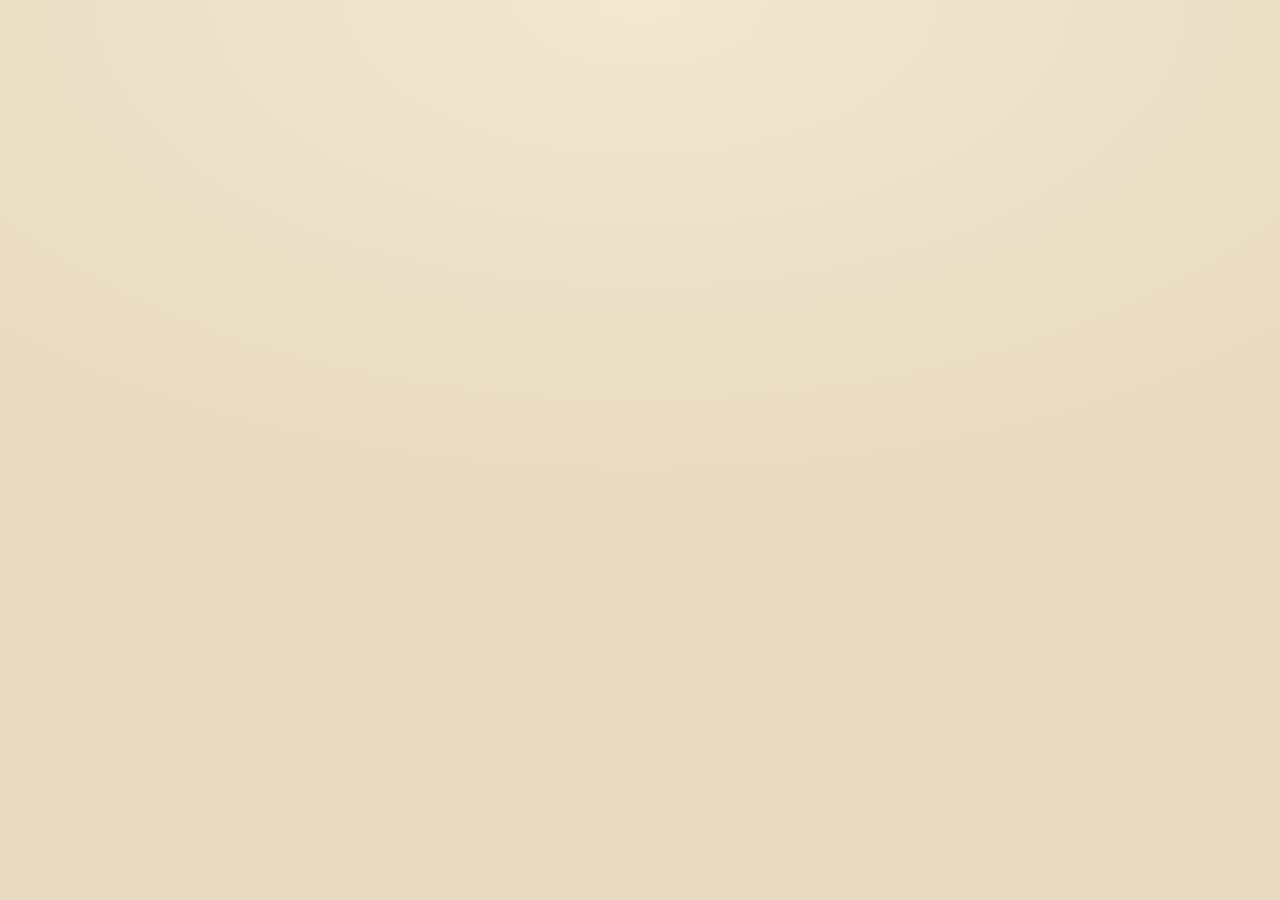
==== index.html @ 9c9da5a5 "Add files via upload" ====
<!DOCTYPE html>
<html lang="hr">
<head>
<meta charset="utf-8">
<meta name="viewport" content="width=device-width,initial-scale=1,viewport-fit=cover,maximum-scale=1">
<meta name="theme-color" content="#E7DAC0">
<title>Rodoslov Jozić — Čalušić</title>
<meta name="description" content="Obiteljsko stablo Jozić i Čalušić. Svatko može dopuniti svoju granu: nove osobe, godine i fotografije.">
<meta property="og:type" content="website">
<meta property="og:site_name" content="Rodoslov">
<meta property="og:title" content="Rodoslov Jozić — Čalušić">
<meta property="og:description" content="Naše obiteljsko stablo. Otvori, pogledaj i dopuni svoju granu — nove osobe, godine i fotografije.">
<meta property="og:url" content="https://hulkgt.github.io/stablo/">
<meta property="og:image" content="https://hulkgt.github.io/stablo/preview.png">
<meta property="og:image:width" content="1200">
<meta property="og:image:height" content="630">
<meta property="og:locale" content="hr_HR">
<meta name="twitter:card" content="summary_large_image">
<link rel="manifest" href="manifest.webmanifest">
<link rel="icon" type="image/png" href="icon-192.png">
<link rel="apple-touch-icon" href="apple-touch-icon.png">
<link rel="stylesheet" href="style.css">
</head>
<body>

<header class="bar">
  <div class="brand">
    <b>Rodoslov</b>
    <small id="count">&nbsp;</small>
  </div>
  <div class="tools">
    <button class="ic" id="zout" aria-label="Smanji">&minus;</button>
    <button class="ic" id="zfit" aria-label="Cijelo stablo">⤢</button>
    <button class="ic" id="zin" aria-label="Povećaj">+</button>
    <button class="ic" id="help" aria-label="Pomoć">?</button>
  </div>
</header>

<div class="sync" id="sync" hidden></div>

<div class="viewport" id="viewport">
  <div class="canvas" id="canvas">
    <div class="stage" id="stage"><svg class="wires" id="wires" aria-hidden="true"></svg></div>
  </div>
</div>

<div class="sheet" id="sheet" hidden></div>
<div class="modal" id="modal" hidden></div>
<div class="toast" id="toast" hidden></div>
<div class="wel" id="wel" hidden></div>

<script src="config.js"></script>
<script src="seed.js"></script>
<script src="tree.js"></script>
<script src="app.js"></script>
<script>if('serviceWorker' in navigator)window.addEventListener('load',function(){navigator.serviceWorker.register('sw.js').catch(function(){})});</script>
</body>
</html>
---- style.css ----
:root{
  --paper:#E7DAC0; --paper2:#DDCEAF; --wash:rgba(255,252,244,.4);
  --ink:#1F2C33; --ink2:#5B6970; --brass:#9C7A3C; --hair:#B09B74; --seal:#993720;
  --card:104px;
  --serif:ui-serif,Georgia,'Times New Roman',serif;
  --sans:system-ui,-apple-system,'Segoe UI',Roboto,sans-serif;
}
*{box-sizing:border-box;-webkit-tap-highlight-color:transparent}
html,body{margin:0;height:100%;overscroll-behavior:none}
body{
  background:radial-gradient(120% 80% at 50% 0%,#F0E5CF 0%,rgba(240,229,207,0) 55%),var(--paper);
  color:var(--ink);font-family:var(--sans);
}
button{font:inherit;color:inherit}

/* Kopfleiste */
.bar{position:fixed;top:0;left:0;right:0;z-index:30;display:flex;align-items:center;justify-content:space-between;
  gap:10px;padding:max(8px,env(safe-area-inset-top)) 12px 8px;
  background:linear-gradient(180deg,rgba(231,218,192,.97),rgba(231,218,192,.82));
  border-bottom:1px solid rgba(156,122,60,.3);backdrop-filter:blur(6px)}
.brand b{font-family:var(--serif);font-size:1.15rem;letter-spacing:.12em;text-transform:uppercase;font-weight:600}
.brand small{display:block;font-size:.72rem;color:var(--ink2);letter-spacing:.06em}
.tools{display:flex;gap:6px}
.ic{width:42px;height:42px;border:1px solid rgba(31,44,51,.25);background:var(--wash);border-radius:12px;font-size:1.1rem;line-height:1}
.ic:active{background:#fff7e8}

.sync{position:fixed;top:calc(52px + env(safe-area-inset-top));left:0;right:0;z-index:29;
  padding:7px 12px;font-size:.84rem;text-align:center;background:var(--seal);color:#fff}
.sync.ok{background:#2f6b4f}

/* Stammbaum */
.viewport{position:absolute;inset:0;padding-top:calc(58px + env(safe-area-inset-top));overflow:auto;-webkit-overflow-scrolling:touch}
.canvas{margin:0 auto}
.stage{position:relative;transform-origin:0 0;padding:26px 24px 60px;width:max-content}
.wires{position:absolute;inset:0;overflow:visible;pointer-events:none}

.p{position:absolute;width:var(--card);display:flex;flex-direction:column;align-items:center;gap:6px;
  background:none;border:0;padding:0;text-align:center}
.fr{width:var(--card);height:var(--card);position:relative;overflow:hidden;background:var(--paper2);
  border:1px solid rgba(31,44,51,.5);box-shadow:0 0 0 3px var(--paper),0 0 0 4px rgba(156,122,60,.55),0 6px 16px rgba(31,44,51,.16)}
.fr img{width:100%;height:100%;object-fit:cover;display:block;filter:sepia(.16) saturate(.9)}
.p.dead .fr img{filter:sepia(.32) saturate(.5)}
.mono{width:100%;height:100%;display:grid;place-items:center;font-family:var(--serif);font-size:26px;color:var(--brass)}
.mono::after{content:"";position:absolute;inset:11px;border:1px solid rgba(156,122,60,.42);
  clip-path:polygon(50% 0,100% 50%,50% 100%,0 50%)}
.nm{font-size:.72rem;font-weight:700;line-height:1.25;letter-spacing:.04em;text-transform:uppercase;width:124px}
.yr{font-size:.68rem;color:var(--ink2);font-variant-numeric:tabular-nums}
.p.new .fr{box-shadow:0 0 0 3px var(--paper),0 0 0 5px var(--seal),0 6px 16px rgba(31,44,51,.2)}

/* Listić i obrasci */
.sheet,.modal{position:fixed;left:0;right:0;bottom:0;z-index:40;background:linear-gradient(180deg,#F3E9D3,#E7DAC0);
  border-top:1px solid rgba(31,44,51,.35);box-shadow:0 -14px 40px rgba(31,44,51,.25);
  padding:16px 16px calc(20px + env(safe-area-inset-bottom));max-height:86vh;overflow:auto}
.modal{z-index:50}
.grip{width:44px;height:4px;border-radius:3px;background:rgba(31,44,51,.25);margin:0 auto 14px}
.sh{display:flex;gap:14px;align-items:center}
.sh .fr{width:84px;height:84px;flex:0 0 84px}
.sh h3{font-family:var(--serif);margin:0;font-size:1.3rem;line-height:1.2}
.sh .meta{color:var(--ink2);font-size:.9rem;margin-top:2px;font-variant-numeric:tabular-nums}
.note{margin:12px 0 0;font-size:.95rem;line-height:1.45}
.acts{display:grid;grid-template-columns:1fr 1fr;gap:8px;margin-top:16px}
.btn{padding:15px 12px;border:1px solid rgba(31,44,51,.28);background:var(--wash);border-radius:14px;font-size:.98rem}
.btn.full{grid-column:1 / -1}
.btn.primary{background:linear-gradient(120deg,var(--seal),#b5492c);color:#fff;border-color:transparent;font-weight:600}
.btn.quiet{background:transparent;border-color:transparent;color:var(--ink2);text-decoration:underline}
.btn:active{transform:translateY(1px)}

label{display:block;margin:12px 0 0;font-size:.86rem;color:var(--ink2)}
input[type=text],input[type=number],textarea{width:100%;margin-top:5px;padding:14px;font-size:1.05rem;
  border:1px solid rgba(31,44,51,.3);border-radius:12px;background:#FBF5E7;color:var(--ink);font-family:inherit}
textarea{min-height:76px;resize:vertical}
.row2{display:grid;grid-template-columns:1fr 1fr;gap:10px}
.phpick{display:flex;align-items:center;gap:12px;margin-top:10px}
.phpick .fr{width:72px;height:72px}
h4{font-family:var(--serif);font-size:1.2rem;margin:4px 0 0}
.hint{font-size:.86rem;color:var(--ink2);margin:6px 0 0;line-height:1.45}

.toast{position:fixed;left:50%;bottom:calc(22px + env(safe-area-inset-bottom));transform:translateX(-50%);
  z-index:60;background:var(--ink);color:#F3E9D3;padding:12px 18px;border-radius:12px;font-size:.92rem;max-width:88vw}

/* Pozdravna stranica i instalacija */
.wel{position:fixed;inset:0;z-index:70;overflow:auto;display:grid;place-items:center;
  background:radial-gradient(120% 90% at 50% 0%,#F2E8D2 0%,var(--paper) 60%)}
.welin{width:min(430px,100%);padding:30px 24px calc(30px + env(safe-area-inset-bottom));
  display:flex;flex-direction:column;align-items:center;gap:16px;text-align:center}
.wellogo{width:92px;height:92px;border-radius:24px;box-shadow:0 12px 30px rgba(31,44,51,.28)}
.wel h2{font-family:var(--serif);font-size:1.6rem;margin:0;line-height:1.25}
.wel p{margin:0;color:var(--ink2);font-size:1.04rem;line-height:1.5}
.welbig{width:100%;padding:19px;border:0;border-radius:16px;font-size:1.12rem;font-weight:700;
  background:linear-gradient(120deg,var(--seal),#b5492c);color:#fff;box-shadow:0 10px 26px rgba(153,55,32,.28)}
.welghost{width:100%;background:none;border:0;color:var(--ink2);font-size:1rem;padding:12px;text-decoration:underline}
.welsteps{text-align:left;margin:0;padding-left:1.3em;font-size:1.04rem;line-height:1.55}
.welsteps li{margin-bottom:12px}
.welar{width:26px;height:44px;fill:none;stroke:var(--seal);stroke-width:2.2;stroke-linecap:round;stroke-linejoin:round;
  animation:bob 1.4s ease-in-out infinite}
@keyframes bob{0%,100%{transform:translateY(0);opacity:.55}50%{transform:translateY(8px);opacity:1}}
@media (prefers-reduced-motion:reduce){.welar{animation:none}}

@media (min-width:760px){
  .sheet,.modal{left:50%;transform:translateX(-50%);width:520px;border-radius:18px 18px 0 0}
}
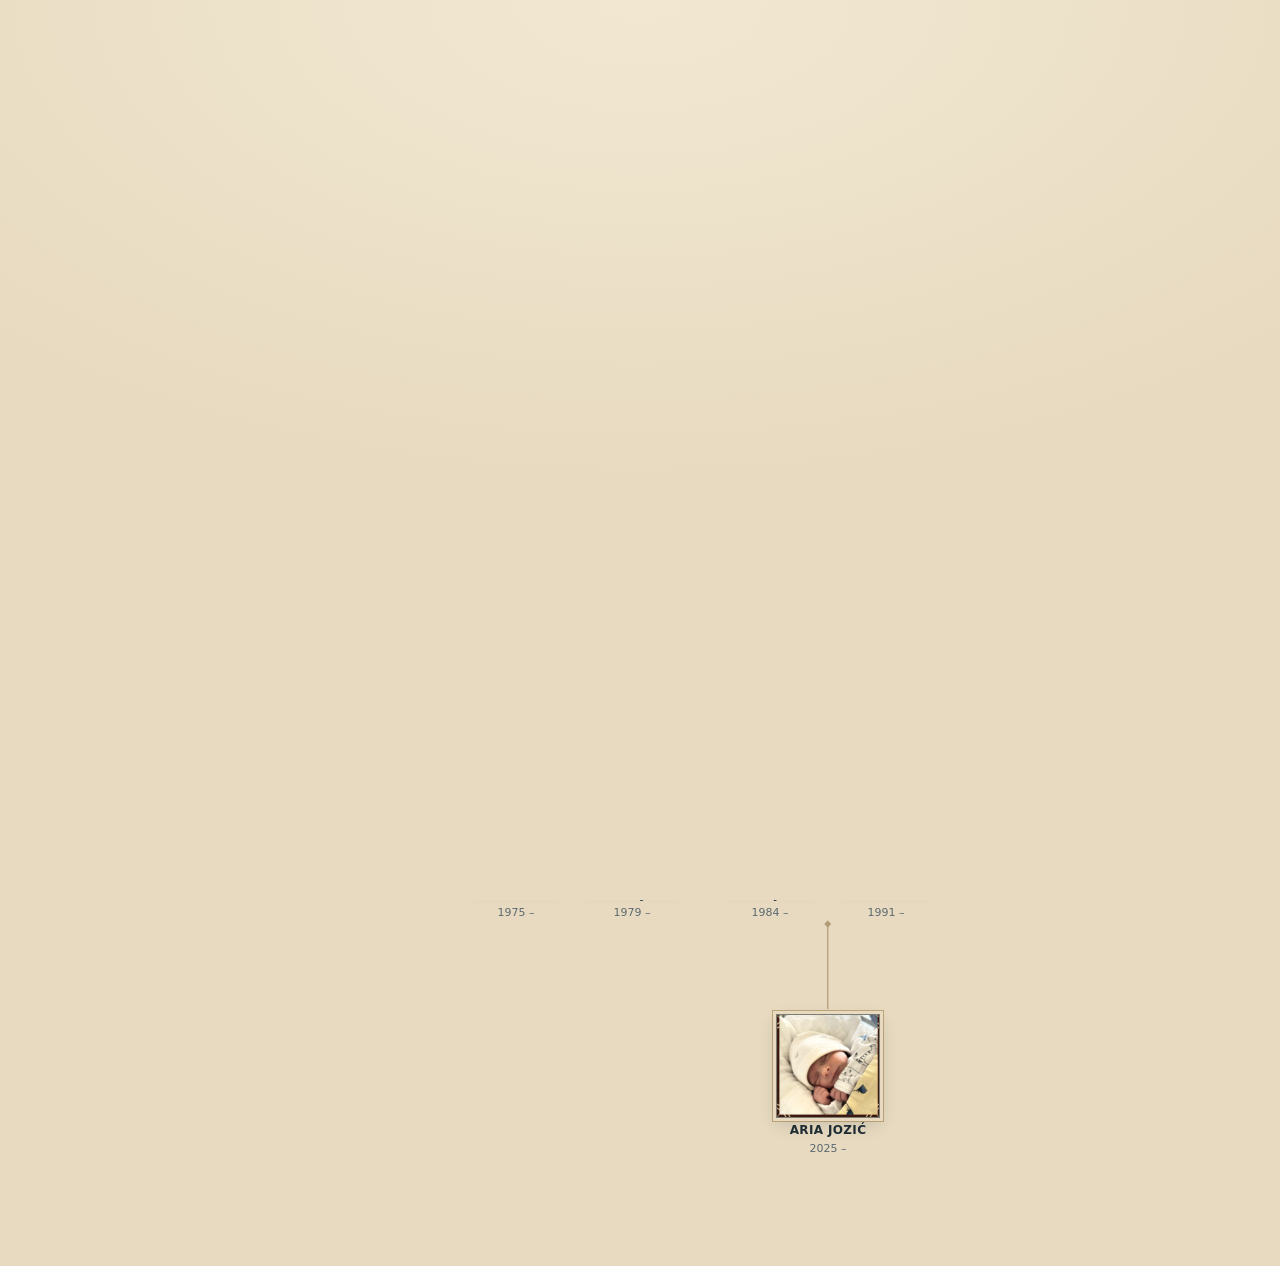
==== commit e975f75c: "Anzeige ohne CSS-Transform Karten, Linien und Schriftgroessen werden direkt in Pixeln berechnet; die" ====
--- a/index.html
+++ b/index.html
@@ -4,6 +4,7 @@
 <meta charset="utf-8">
 <meta name="viewport" content="width=device-width,initial-scale=1,viewport-fit=cover,maximum-scale=1">
 <meta name="theme-color" content="#E7DAC0">
+<meta name="robots" content="noindex,nofollow,noarchive">
 <title>Rodoslov Jozić — Čalušić</title>
 <meta name="description" content="Obiteljsko stablo Jozić i Čalušić. Svatko može dopuniti svoju granu: nove osobe, godine i fotografije.">
 <meta property="og:type" content="website">
@@ -38,11 +39,9 @@
 
 <div class="sync" id="sync" hidden></div>
 
-<div class="viewport" id="viewport">
-  <div class="canvas" id="canvas">
-    <div class="stage" id="stage"><svg class="wires" id="wires" aria-hidden="true"></svg></div>
-  </div>
-</div>
+<main class="wrap">
+  <div class="stage" id="stage"><svg class="wires" id="wires" aria-hidden="true"></svg></div>
+</main>
 
 <div class="sheet" id="sheet" hidden></div>
 <div class="modal" id="modal" hidden></div>
--- a/style.css
+++ b/style.css
@@ -6,7 +6,7 @@
   --sans:system-ui,-apple-system,'Segoe UI',Roboto,sans-serif;
 }
 *{box-sizing:border-box;-webkit-tap-highlight-color:transparent}
-html,body{margin:0;height:100%;overscroll-behavior:none}
+html,body{margin:0;min-height:100%}
 body{
   background:radial-gradient(120% 80% at 50% 0%,#F0E5CF 0%,rgba(240,229,207,0) 55%),var(--paper);
   color:var(--ink);font-family:var(--sans);
@@ -29,22 +29,21 @@
 .sync.ok{background:#2f6b4f}
 
 /* Stammbaum */
-.viewport{position:absolute;inset:0;padding-top:calc(58px + env(safe-area-inset-top));overflow:auto;-webkit-overflow-scrolling:touch}
-.canvas{margin:0 auto}
-.stage{position:relative;transform-origin:0 0;padding:26px 24px 60px;width:max-content}
-.wires{position:absolute;inset:0;overflow:visible;pointer-events:none}
+.wrap{padding:calc(70px + env(safe-area-inset-top)) 16px 90px;display:block}
+.stage{position:relative;margin:0 auto}
+.wires{position:absolute;left:0;top:0;overflow:visible;pointer-events:none}
 
-.p{position:absolute;width:var(--card);display:flex;flex-direction:column;align-items:center;gap:6px;
+.p{position:absolute;display:flex;flex-direction:column;align-items:center;gap:5px;
   background:none;border:0;padding:0;text-align:center}
-.fr{width:var(--card);height:var(--card);position:relative;overflow:hidden;background:var(--paper2);
+.fr{position:relative;overflow:hidden;background:var(--paper2);
   border:1px solid rgba(31,44,51,.5);box-shadow:0 0 0 3px var(--paper),0 0 0 4px rgba(156,122,60,.55),0 6px 16px rgba(31,44,51,.16)}
 .fr img{width:100%;height:100%;object-fit:cover;display:block;filter:sepia(.16) saturate(.9)}
 .p.dead .fr img{filter:sepia(.32) saturate(.5)}
-.mono{width:100%;height:100%;display:grid;place-items:center;font-family:var(--serif);font-size:26px;color:var(--brass)}
+.mono{width:100%;height:100%;display:grid;place-items:center;font-family:var(--serif);color:var(--brass)}
 .mono::after{content:"";position:absolute;inset:11px;border:1px solid rgba(156,122,60,.42);
   clip-path:polygon(50% 0,100% 50%,50% 100%,0 50%)}
-.nm{font-size:.72rem;font-weight:700;line-height:1.25;letter-spacing:.04em;text-transform:uppercase;width:124px}
-.yr{font-size:.68rem;color:var(--ink2);font-variant-numeric:tabular-nums}
+.nm{font-weight:700;line-height:1.2;letter-spacing:.03em;text-transform:uppercase}
+.yr{color:var(--ink2);font-variant-numeric:tabular-nums;white-space:nowrap}
 .p.new .fr{box-shadow:0 0 0 3px var(--paper),0 0 0 5px var(--seal),0 6px 16px rgba(31,44,51,.2)}
 
 /* Listić i obrasci */
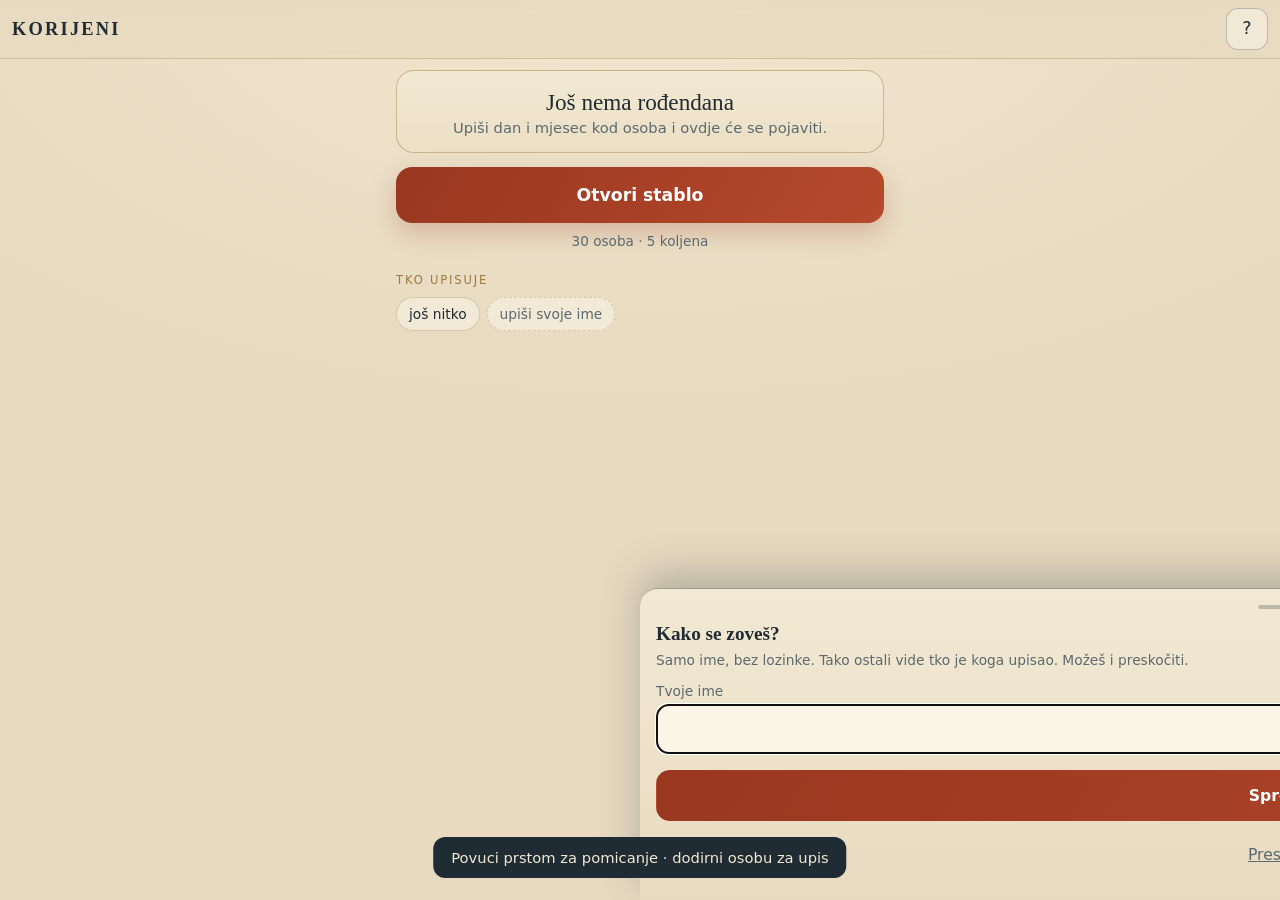
==== commit eda4fc4f: "Korijeni 1.1: Startbildschirm, volle Daten, Maedchenname, mehrere Fotos - Startbildschirm "Danas": n" ====
--- a/index.html
+++ b/index.html
@@ -5,11 +5,11 @@
 <meta name="viewport" content="width=device-width,initial-scale=1,viewport-fit=cover,maximum-scale=1">
 <meta name="theme-color" content="#E7DAC0">
 <meta name="robots" content="noindex,nofollow,noarchive">
-<title>Rodoslov Jozić — Čalušić</title>
+<title>Korijeni</title>
 <meta name="description" content="Obiteljsko stablo Jozić i Čalušić. Svatko može dopuniti svoju granu: nove osobe, godine i fotografije.">
 <meta property="og:type" content="website">
-<meta property="og:site_name" content="Rodoslov">
-<meta property="og:title" content="Rodoslov Jozić — Čalušić">
+<meta property="og:site_name" content="Korijeni">
+<meta property="og:title" content="Korijeni — naše obiteljsko stablo">
 <meta property="og:description" content="Naše obiteljsko stablo. Otvori, pogledaj i dopuni svoju granu — nove osobe, godine i fotografije.">
 <meta property="og:url" content="https://hulkgt.github.io/stablo/">
 <meta property="og:image" content="https://hulkgt.github.io/stablo/preview.png">
@@ -26,20 +26,24 @@
 
 <header class="bar">
   <div class="brand">
-    <b>Rodoslov</b>
-    <small id="count">&nbsp;</small>
+    <button class="ic" id="back" aria-label="Natrag" hidden>&#8592;</button>
+    <span><b>Korijeni</b><small id="count" hidden>&nbsp;</small></span>
   </div>
   <div class="tools">
-    <button class="ic" id="zout" aria-label="Smanji">&minus;</button>
-    <button class="ic" id="zfit" aria-label="Cijelo stablo">⤢</button>
-    <button class="ic" id="zin" aria-label="Povećaj">+</button>
+    <span id="treetools" class="grp" hidden>
+      <button class="ic" id="zout" aria-label="Smanji">&minus;</button>
+      <button class="ic" id="zfit" aria-label="Cijelo stablo">⤢</button>
+      <button class="ic" id="zin" aria-label="Povećaj">+</button>
+    </span>
     <button class="ic" id="help" aria-label="Pomoć">?</button>
   </div>
 </header>
 
 <div class="sync" id="sync" hidden></div>
 
-<main class="wrap">
+<section class="home" id="home"></section>
+
+<main class="wrap" id="treeview" hidden>
   <div class="stage" id="stage"><svg class="wires" id="wires" aria-hidden="true"></svg></div>
 </main>
 
@@ -51,6 +55,7 @@
 <script src="config.js"></script>
 <script src="seed.js"></script>
 <script src="tree.js"></script>
+<script src="home.js"></script>
 <script src="app.js"></script>
 <script>if('serviceWorker' in navigator)window.addEventListener('load',function(){navigator.serviceWorker.register('sw.js').catch(function(){})});</script>
 </body>
--- a/style.css
+++ b/style.css
@@ -6,6 +6,7 @@
   --sans:system-ui,-apple-system,'Segoe UI',Roboto,sans-serif;
 }
 *{box-sizing:border-box;-webkit-tap-highlight-color:transparent}
+[hidden]{display:none!important}   /* sakriveni slojevi moraju ostati sakriveni */
 html,body{margin:0;min-height:100%}
 body{
   background:radial-gradient(120% 80% at 50% 0%,#F0E5CF 0%,rgba(240,229,207,0) 55%),var(--paper);
@@ -98,3 +99,55 @@
 @media (min-width:760px){
   .sheet,.modal{left:50%;transform:translateX(-50%);width:520px;border-radius:18px 18px 0 0}
 }
+
+/* ---------- početni zaslon (Korijeni) ---------- */
+.brand{display:flex;align-items:center;gap:10px;min-width:0}
+.grp{display:flex;gap:6px}
+.home{padding:calc(70px + env(safe-area-inset-top)) max(16px,env(safe-area-inset-left,0px))
+      calc(40px + env(safe-area-inset-bottom)) max(16px,env(safe-area-inset-right,0px));
+      max-width:520px;margin:0 auto}
+.home .big{background:linear-gradient(180deg,#F3E9D3,#EBDFC5);border:1px solid rgba(156,122,60,.45);
+  border-radius:18px;padding:16px;display:flex;gap:14px;align-items:center}
+.home .big .fr{width:84px;height:84px;flex:0 0 84px;border-radius:14px}
+.home .big .s{color:var(--seal);font-weight:700;font-size:12px;letter-spacing:.08em;text-transform:uppercase}
+.home .big .n{font-family:var(--serif);font-size:1.45rem;line-height:1.15;margin-top:2px}
+.home .big .d{color:var(--ink2);font-size:.92rem;margin-top:3px}
+.home .big.empty{justify-content:center;text-align:center}
+.cta{display:block;width:100%;margin-top:14px;padding:18px;border:0;border-radius:16px;
+  background:linear-gradient(120deg,var(--seal),#b5492c);color:#fff;font-weight:700;font-size:1.08rem;
+  box-shadow:0 10px 24px rgba(153,55,32,.25)}
+.statline{text-align:center;color:var(--ink2);font-size:.85rem;margin-top:10px}
+.sec{display:flex;align-items:center;gap:10px;font-size:.72rem;letter-spacing:.16em;text-transform:uppercase;
+  color:var(--brass);margin:24px 0 10px}
+.lnk{margin-left:auto;border:0;background:none;color:var(--ink2);font-size:.78rem;text-decoration:underline;
+  letter-spacing:.04em;text-transform:none}
+.rowlist{display:flex;flex-direction:column;gap:8px}
+.row{display:flex;align-items:center;gap:11px;width:100%;padding:9px;border-radius:14px;
+  background:var(--wash);border:1px solid rgba(156,122,60,.28);text-align:left}
+.row img{width:40px;height:40px;border-radius:11px;object-fit:cover;border:1px solid rgba(31,44,51,.3)}
+.rmono{width:40px;height:40px;border-radius:11px;display:grid;place-items:center;background:var(--paper2);
+  color:var(--brass);font-family:var(--serif);font-size:15px}
+.row .nm{font-weight:600;font-size:.95rem;min-width:0;overflow:hidden;text-overflow:ellipsis;white-space:nowrap}
+.row .dt{margin-left:auto;color:var(--ink2);font-size:.85rem;white-space:nowrap;font-variant-numeric:tabular-nums}
+.who{display:flex;flex-wrap:wrap;gap:7px}
+.chip{font-size:.86rem;padding:8px 12px;border-radius:999px;background:var(--wash);
+  border:1px solid rgba(156,122,60,.3);color:var(--ink)}
+.chip.me{border-color:var(--seal);color:var(--seal);font-weight:600}
+.chip.on{background:var(--seal);color:#fff;border-color:transparent}
+.chip.add{border-style:dashed;color:var(--ink2)}
+.who.pick{margin-top:4px}
+.soft{color:var(--ink2)}
+.small{font-size:.85rem}
+
+/* obrazac: datum i fotografije */
+.row3{display:grid;grid-template-columns:1fr 1fr 1.2fr;gap:8px;margin-top:5px}
+.opt{color:var(--ink2);font-weight:400;font-size:.82em}
+.phs{display:flex;gap:10px;margin-top:8px;flex-wrap:wrap}
+.ph{position:relative;width:76px;height:76px;border-radius:12px;overflow:hidden;
+  border:1px solid rgba(31,44,51,.35);background:var(--paper2);display:block;padding:0}
+.ph img{width:100%;height:100%;object-fit:cover;display:block}
+.ph .x{position:absolute;top:2px;right:2px;width:22px;height:22px;border-radius:50%;border:0;
+  background:rgba(31,44,51,.75);color:#fff;font-size:14px;line-height:1}
+.ph.add{display:grid;place-items:center;font-size:26px;color:var(--brass);border-style:dashed}
+.gal{display:flex;gap:8px;margin-top:12px}
+.gal img{width:72px;height:72px;border-radius:12px;object-fit:cover;border:1px solid rgba(31,44,51,.3)}
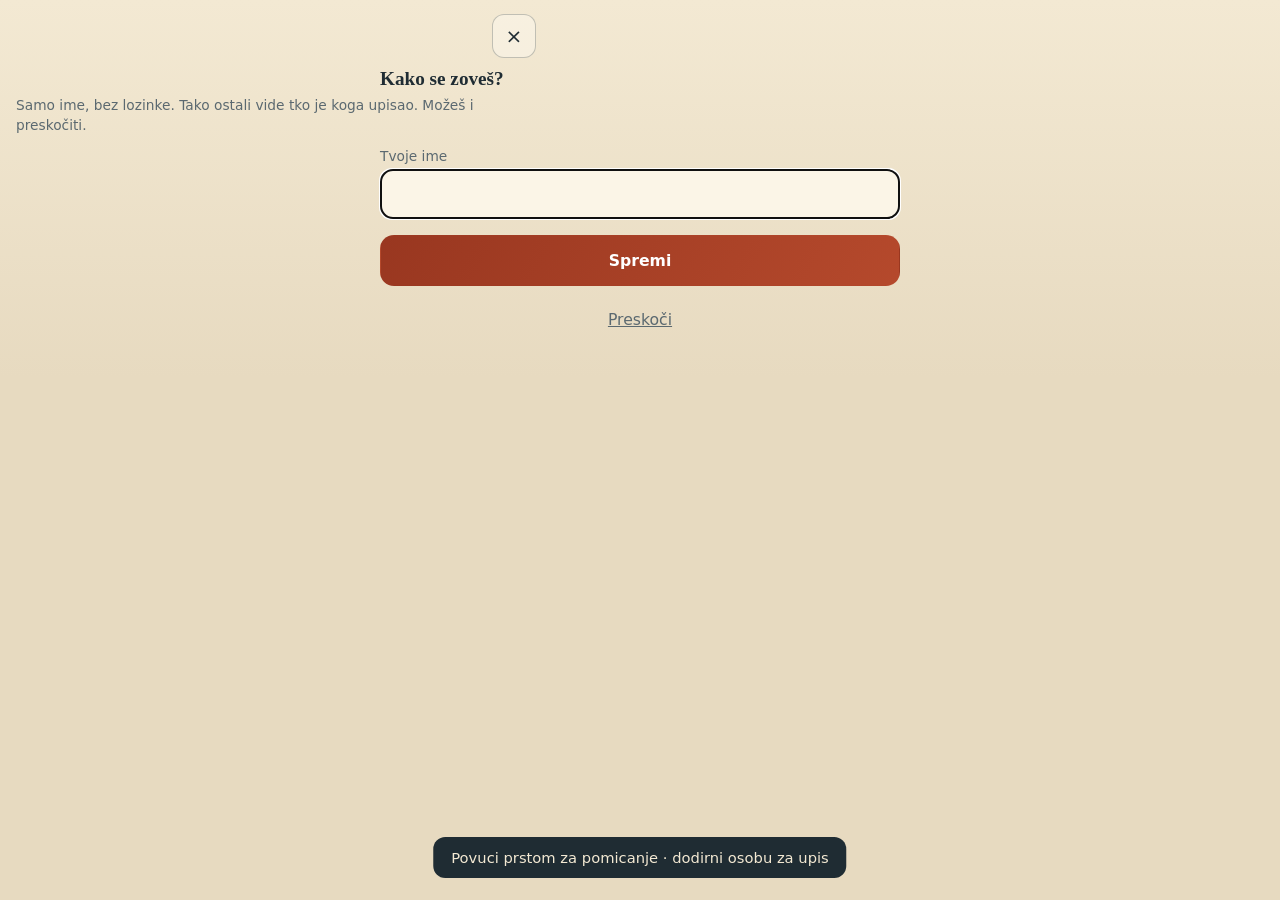
==== commit 6f272703: "Vorschaukarte fuer WhatsApp: Korijeni mit Familienfotos robots.txt erlaubt jetzt das Lesen (sonst ho" ====
--- a/index.html
+++ b/index.html
@@ -6,11 +6,11 @@
 <meta name="theme-color" content="#E7DAC0">
 <meta name="robots" content="noindex,nofollow,noarchive">
 <title>Korijeni</title>
-<meta name="description" content="Obiteljsko stablo Jozić i Čalušić. Svatko može dopuniti svoju granu: nove osobe, godine i fotografije.">
+<meta name="description" content="Korijeni — naše obiteljsko stablo. Svatko može dopuniti svoju granu: nove osobe, datumi i fotografije.">
 <meta property="og:type" content="website">
 <meta property="og:site_name" content="Korijeni">
 <meta property="og:title" content="Korijeni — naše obiteljsko stablo">
-<meta property="og:description" content="Naše obiteljsko stablo. Otvori, pogledaj i dopuni svoju granu — nove osobe, godine i fotografije.">
+<meta property="og:description" content="Dodirni, stablo ti stane na ekran kao aplikacija. Dodaj svoju djecu, godine i fotografije — svi to odmah vide.">
 <meta property="og:url" content="https://hulkgt.github.io/stablo/">
 <meta property="og:image" content="https://hulkgt.github.io/stablo/preview.png">
 <meta property="og:image:width" content="1200">
--- a/style.css
+++ b/style.css
@@ -30,7 +30,7 @@
 .sync.ok{background:#2f6b4f}
 
 /* Stammbaum */
-.wrap{padding:calc(70px + env(safe-area-inset-top)) 16px 90px;display:block}
+.wrap{padding:calc(66px + env(safe-area-inset-top)) 16px 24px;display:block}
 .stage{position:relative;margin:0 auto}
 .wires{position:absolute;left:0;top:0;overflow:visible;pointer-events:none}
 
@@ -48,11 +48,17 @@
 .p.new .fr{box-shadow:0 0 0 3px var(--paper),0 0 0 5px var(--seal),0 6px 16px rgba(31,44,51,.2)}
 
 /* Listić i obrasci */
-.sheet,.modal{position:fixed;left:0;right:0;bottom:0;z-index:40;background:linear-gradient(180deg,#F3E9D3,#E7DAC0);
-  border-top:1px solid rgba(31,44,51,.35);box-shadow:0 -14px 40px rgba(31,44,51,.25);
-  padding:16px 16px calc(20px + env(safe-area-inset-bottom));max-height:86vh;overflow:auto}
+.sheet,.modal{position:fixed;inset:0;z-index:40;overflow:auto;-webkit-overflow-scrolling:touch;
+  background:linear-gradient(180deg,#F3E9D3 0%,#E7DAC0 42%);
+  padding:calc(14px + env(safe-area-inset-top)) max(16px,env(safe-area-inset-left,0px))
+          calc(28px + env(safe-area-inset-bottom)) max(16px,env(safe-area-inset-right,0px))}
+.sheet>*,.modal>*{max-width:520px;margin-left:auto;margin-right:auto}
 .modal{z-index:50}
-.grip{width:44px;height:4px;border-radius:3px;background:rgba(31,44,51,.25);margin:0 auto 14px}
+.grip{position:sticky;top:0}
+.grip{display:flex;align-items:center;justify-content:flex-end;margin:0 0 10px;background:none;
+  width:auto;height:auto;border-radius:0}
+.grip .close{width:44px;height:44px;border-radius:12px;border:1px solid rgba(31,44,51,.25);
+  background:var(--wash);font-size:20px;line-height:1;color:var(--ink)}
 .sh{display:flex;gap:14px;align-items:center}
 .sh .fr{width:84px;height:84px;flex:0 0 84px}
 .sh h3{font-family:var(--serif);margin:0;font-size:1.3rem;line-height:1.2}
@@ -96,9 +102,7 @@
 @keyframes bob{0%,100%{transform:translateY(0);opacity:.55}50%{transform:translateY(8px);opacity:1}}
 @media (prefers-reduced-motion:reduce){.welar{animation:none}}
 
-@media (min-width:760px){
-  .sheet,.modal{left:50%;transform:translateX(-50%);width:520px;border-radius:18px 18px 0 0}
-}
+
 
 /* ---------- početni zaslon (Korijeni) ---------- */
 .brand{display:flex;align-items:center;gap:10px;min-width:0}
@@ -106,8 +110,8 @@
 .home{padding:calc(70px + env(safe-area-inset-top)) max(16px,env(safe-area-inset-left,0px))
       calc(40px + env(safe-area-inset-bottom)) max(16px,env(safe-area-inset-right,0px));
       max-width:520px;margin:0 auto}
-.home .big{background:linear-gradient(180deg,#F3E9D3,#EBDFC5);border:1px solid rgba(156,122,60,.45);
-  border-radius:18px;padding:16px;display:flex;gap:14px;align-items:center}
+.home .big{width:100%;text-align:left;background:linear-gradient(180deg,#F3E9D3,#EBDFC5);
+  border:1px solid rgba(156,122,60,.45);border-radius:18px;padding:16px;display:flex;gap:14px;align-items:center}
 .home .big .fr{width:84px;height:84px;flex:0 0 84px;border-radius:14px}
 .home .big .s{color:var(--seal);font-weight:700;font-size:12px;letter-spacing:.08em;text-transform:uppercase}
 .home .big .n{font-family:var(--serif);font-size:1.45rem;line-height:1.15;margin-top:2px}
@@ -151,3 +155,8 @@
 .ph.add{display:grid;place-items:center;font-size:26px;color:var(--brass);border-style:dashed}
 .gal{display:flex;gap:8px;margin-top:12px}
 .gal img{width:72px;height:72px;border-radius:12px;object-fit:cover;border:1px solid rgba(31,44,51,.3)}
+
+/* Beziehungen im Personenfenster */
+.rel{display:grid;grid-template-columns:auto 1fr;gap:6px 14px;margin:16px 0 0;font-size:.95rem;line-height:1.4}
+.rel dt{color:var(--brass);font-size:.74rem;letter-spacing:.12em;text-transform:uppercase;padding-top:3px;white-space:nowrap}
+.rel dd{margin:0}
